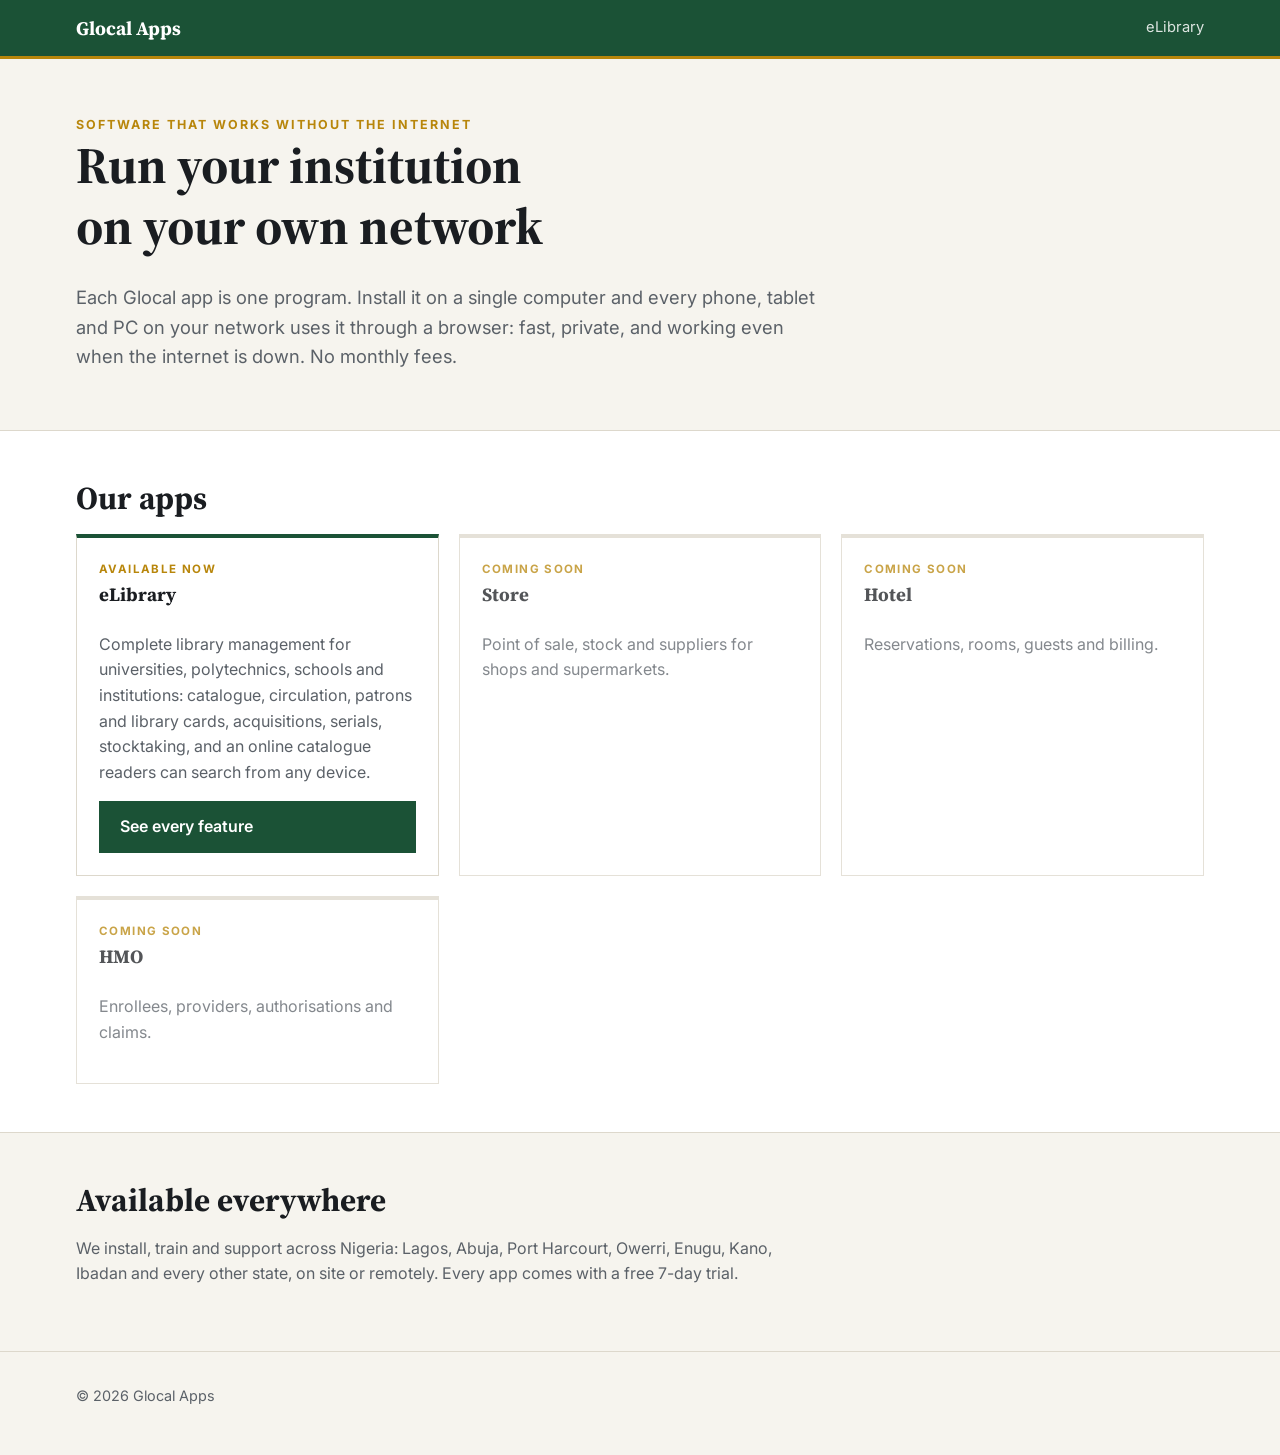
==== index.html @ b90d1fcf "Glocal Apps website: home page and eLibrary Co-Authored-By: Claude Opus 5.5 <noreply@anthropic.com>" ====
<!doctype html>
<html lang="en">
<head>
  <meta charset="utf-8">
  <meta name="viewport" content="width=device-width, initial-scale=1">
  <title>Glocal Apps</title>
  <meta name="description" content="Business software that runs on your own network, with no internet needed: eLibrary and more. Available across Nigeria.">
  <link rel="preconnect" href="https://fonts.googleapis.com">
  <link href="https://fonts.googleapis.com/css2?family=Inter:wght@400;600;700&family=Source+Serif+4:wght@600;700&display=swap" rel="stylesheet">
  <link rel="stylesheet" href="assets/site.css">
</head>
<body>
  <header class="bar">
    <div class="wrap">
      <a class="brand" href="./">Glocal Apps</a>
      <nav><a href="elibrary/">eLibrary</a></nav>
    </div>
  </header>

  <main>
    <section class="hero">
      <div class="wrap">
        <div class="eyebrow">Software that works without the internet</div>
        <h1>Run your institution on your own network</h1>
        <p class="lede">
          Each Glocal app is one program. Install it on a single computer and every phone, tablet and
          PC on your network uses it through a browser: fast, private, and working even when the
          internet is down. No monthly fees.
        </p>
      </div>
    </section>

    <section class="alt">
      <div class="wrap">
        <h2>Our apps</h2>
        <div class="apps">
          <article class="app">
            <span class="tag">Available now</span>
            <h3>eLibrary</h3>
            <p>Complete library management for universities, polytechnics, schools and institutions:
              catalogue, circulation, patrons and library cards, acquisitions, serials, stocktaking,
              and an online catalogue readers can search from any device.</p>
            <a class="btn" href="elibrary/">See every feature</a>
          </article>
          <article class="app soon">
            <span class="tag">Coming soon</span>
            <h3>Store</h3>
            <p>Point of sale, stock and suppliers for shops and supermarkets.</p>
          </article>
          <article class="app soon">
            <span class="tag">Coming soon</span>
            <h3>Hotel</h3>
            <p>Reservations, rooms, guests and billing.</p>
          </article>
          <article class="app soon">
            <span class="tag">Coming soon</span>
            <h3>HMO</h3>
            <p>Enrollees, providers, authorisations and claims.</p>
          </article>
        </div>
      </div>
    </section>

    <section>
      <div class="wrap">
        <h2>Available everywhere</h2>
        <p class="intro">
          We install, train and support across Nigeria: Lagos, Abuja, Port Harcourt, Owerri, Enugu,
          Kano, Ibadan and every other state, on site or remotely. Every app comes with a free
          7-day trial.
        </p>
      </div>
    </section>
  </main>

  <footer>
    <div class="wrap">© 2026 Glocal Apps</div>
  </footer>
</body>
</html>
---- assets/site.css ----
:root {
  --bg: #f6f4ee;
  --surface: #ffffff;
  --ink: #1a1d21;
  --muted: #5b6168;
  --line: #ddd8cc;
  --primary: #1b5236;
  --primary-ink: #ffffff;
  --accent: #b8860b;
  --radius: 0;
  --max: 1160px;
  color-scheme: light;
}
@media (prefers-color-scheme: dark) {
  :root {
    --bg: #121416;
    --surface: #1b1e21;
    --ink: #e8e6e1;
    --muted: #a3a8ae;
    --line: #2e3236;
    --primary: #3f8f63;
    --accent: #d8a93a;
    color-scheme: dark;
  }
}
* { box-sizing: border-box; }
html { scroll-behavior: smooth; }
body {
  margin: 0;
  background: var(--bg);
  color: var(--ink);
  font: 16px/1.6 "Inter", system-ui, -apple-system, "Segoe UI", sans-serif;
}
h1, h2, h3 { font-family: "Source Serif 4", Georgia, serif; line-height: 1.2; margin: 0 0 .5em; }
a { color: var(--primary); }
img { max-width: 100%; display: block; }
.wrap { max-width: var(--max); margin: 0 auto; padding: 0 16px; }

/* top bar */
.bar { background: var(--primary); color: var(--primary-ink); border-bottom: 3px solid var(--accent); }
.bar .wrap { display: flex; align-items: center; gap: 16px; min-height: 56px; }
.bar a { color: inherit; text-decoration: none; }
.brand { font-family: "Source Serif 4", Georgia, serif; font-weight: 700; font-size: 1.2rem; }
.bar nav { margin-left: auto; display: flex; gap: 18px; flex-wrap: wrap; font-size: .92rem; }
.bar nav a { opacity: .85; }
.bar nav a:hover { opacity: 1; text-decoration: underline; }

/* hero */
.hero { padding: 56px 0 40px; }
.eyebrow { color: var(--accent); font-weight: 700; letter-spacing: .16em; text-transform: uppercase; font-size: .78rem; }
.hero h1 { font-size: clamp(2rem, 5vw, 3.2rem); max-width: 18ch; }
.lede { font-size: 1.15rem; color: var(--muted); max-width: 62ch; }
.cta { display: flex; gap: 12px; flex-wrap: wrap; margin-top: 24px; }
.btn { display: inline-block; padding: 12px 20px; background: var(--primary); color: var(--primary-ink); text-decoration: none; font-weight: 600; border: 1px solid var(--primary); }
.btn.ghost { background: transparent; color: var(--primary); }
.hero-shot { margin-top: 36px; border: 1px solid var(--line); box-shadow: 0 18px 50px rgba(0,0,0,.12); }

/* facts */
.facts { display: grid; grid-template-columns: repeat(auto-fit, minmax(220px, 1fr)); gap: 0; border: 1px solid var(--line); background: var(--surface); }
.fact { padding: 20px; border-right: 1px solid var(--line); border-bottom: 1px solid var(--line); }
.fact b { display: block; font-family: "Source Serif 4", Georgia, serif; font-size: 1.1rem; margin-bottom: 4px; }
.fact span { color: var(--muted); font-size: .95rem; }

/* sections */
section { padding: 48px 0; }
section > .wrap > h2 { font-size: clamp(1.5rem, 3vw, 2rem); }
section > .wrap > p.intro { color: var(--muted); max-width: 70ch; margin-top: 0; }
.alt { background: var(--surface); border-top: 1px solid var(--line); border-bottom: 1px solid var(--line); }

/* feature list */
.features { display: grid; grid-template-columns: repeat(auto-fit, minmax(260px, 1fr)); gap: 16px; margin: 20px 0 28px; padding: 0; list-style: none; }
.features li { border-left: 3px solid var(--accent); padding: 4px 0 4px 14px; }
.features b { display: block; }
.features span { color: var(--muted); font-size: .95rem; }

/* screenshots */
.shots { display: grid; grid-template-columns: repeat(auto-fill, minmax(260px, 1fr)); gap: 20px; }
.shot { margin: 0; background: var(--surface); border: 1px solid var(--line); cursor: zoom-in; }
.shot .frame { aspect-ratio: 16 / 10; overflow: hidden; border-bottom: 1px solid var(--line); background: #e9e6de; }
.shot img { width: 100%; height: auto; object-fit: cover; object-position: top; }
.shot figcaption { padding: 10px 12px; font-size: .92rem; }
.shot figcaption b { display: block; }
.shot figcaption span { color: var(--muted); font-size: .86rem; }
.shot:focus-visible, .btn:focus-visible { outline: 3px solid var(--accent); outline-offset: 2px; }

/* app cards (home) */
.apps { display: grid; grid-template-columns: repeat(auto-fit, minmax(280px, 1fr)); gap: 20px; }
.app { background: var(--surface); border: 1px solid var(--line); border-top: 4px solid var(--primary); padding: 22px; display: flex; flex-direction: column; }
.app p { color: var(--muted); flex: 1; }
.app.soon { border-top-color: var(--line); opacity: .75; }
.tag { display: inline-block; font-size: .72rem; font-weight: 700; letter-spacing: .12em; text-transform: uppercase; color: var(--accent); margin-bottom: 6px; }

/* lightbox */
dialog { border: 0; padding: 0; max-width: min(1440px, 96vw); max-height: 94vh; background: var(--surface); color: var(--ink); }
dialog::backdrop { background: rgba(0,0,0,.75); }
dialog .lb-head { position: sticky; top: 0; display: flex; justify-content: space-between; align-items: center; gap: 12px; padding: 10px 14px; background: var(--surface); border-bottom: 1px solid var(--line); }
dialog button { font: inherit; padding: 6px 12px; border: 1px solid var(--line); background: var(--bg); color: var(--ink); cursor: pointer; }
dialog .lb-body { overflow: auto; max-height: calc(94vh - 52px); }

footer { padding: 32px 0 48px; color: var(--muted); font-size: .9rem; border-top: 1px solid var(--line); }

@media (max-width: 640px) {
  .hero { padding: 36px 0 24px; }
  .bar nav { display: none; }
}
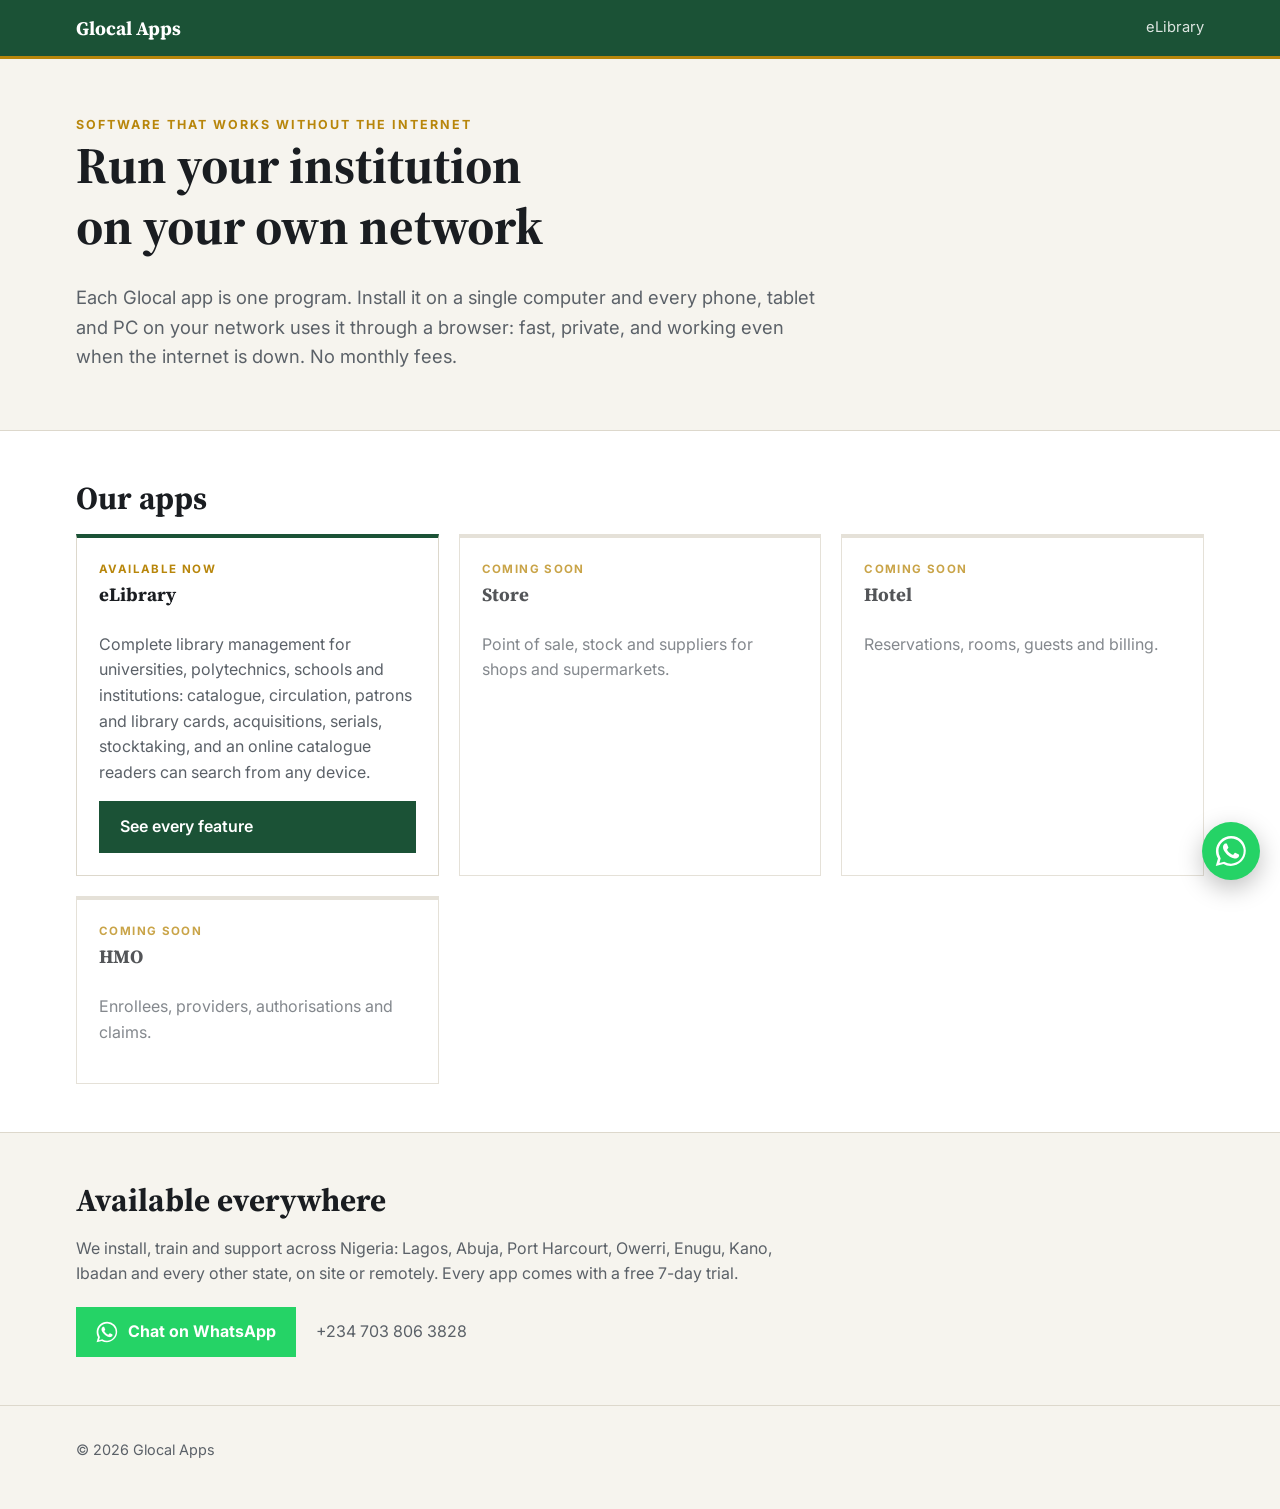
==== commit dd6a2cd1: "WhatsApp contact button on every page Co-Authored-By: Claude Opus 5.5 <noreply@anthropic.com>" ====
--- a/index.html
+++ b/index.html
@@ -69,9 +69,15 @@
           Kano, Ibadan and every other state, on site or remotely. Every app comes with a free
           7-day trial.
         </p>
+        <div class="contact">
+          <a class="wa" href="https://wa.me/2347038063828?text=Hello%2C%20I%20would%20like%20to%20know%20more%20about%20Glocal%20Apps." target="_blank" rel="noopener"><svg viewBox="0 0 24 24" fill="currentColor" aria-hidden="true"><path d="M17.47 14.38c-.3-.15-1.76-.87-2.03-.97-.27-.1-.47-.15-.67.15-.2.3-.77.97-.94 1.17-.17.2-.35.22-.64.07-.3-.15-1.26-.46-2.4-1.48-.89-.79-1.49-1.77-1.66-2.07-.17-.3-.02-.46.13-.61.13-.13.3-.35.45-.52.15-.17.2-.3.3-.5.1-.2.05-.37-.02-.52-.08-.15-.67-1.62-.92-2.22-.24-.58-.49-.5-.67-.51h-.57c-.2 0-.52.07-.79.37-.27.3-1.04 1.02-1.04 2.48s1.07 2.88 1.21 3.08c.15.2 2.1 3.2 5.08 4.49.71.31 1.26.49 1.69.63.71.22 1.36.19 1.87.12.57-.09 1.76-.72 2.01-1.41.25-.7.25-1.29.17-1.41-.07-.13-.27-.2-.57-.35zM12.05 21.5h-.01a9.4 9.4 0 0 1-4.8-1.32l-.34-.2-3.57.94.95-3.48-.22-.36a9.43 9.43 0 0 1-1.45-5.03c0-5.2 4.24-9.43 9.45-9.43 2.52 0 4.89.98 6.67 2.77a9.37 9.37 0 0 1 2.76 6.67c0 5.2-4.24 9.44-9.44 9.44zm8.03-17.47A11.29 11.29 0 0 0 12.05.7C5.8.7.7 5.78.7 12.04c0 2 .52 3.95 1.52 5.67L.6 23.3l5.73-1.5a11.3 11.3 0 0 0 5.42 1.38h.01c6.25 0 11.34-5.09 11.34-11.34 0-3.03-1.18-5.88-3.32-8.02z"/></svg> Chat on WhatsApp</a>
+          <span class="num">+234 703 806 3828</span>
+        </div>
       </div>
     </section>
   </main>
+
+  <a class="wa-float" href="https://wa.me/2347038063828?text=Hello%2C%20I%20would%20like%20to%20know%20more%20about%20Glocal%20Apps." target="_blank" rel="noopener" aria-label="Chat with us on WhatsApp" title="Chat with us on WhatsApp"><svg viewBox="0 0 24 24" fill="currentColor" aria-hidden="true"><path d="M17.47 14.38c-.3-.15-1.76-.87-2.03-.97-.27-.1-.47-.15-.67.15-.2.3-.77.97-.94 1.17-.17.2-.35.22-.64.07-.3-.15-1.26-.46-2.4-1.48-.89-.79-1.49-1.77-1.66-2.07-.17-.3-.02-.46.13-.61.13-.13.3-.35.45-.52.15-.17.2-.3.3-.5.1-.2.05-.37-.02-.52-.08-.15-.67-1.62-.92-2.22-.24-.58-.49-.5-.67-.51h-.57c-.2 0-.52.07-.79.37-.27.3-1.04 1.02-1.04 2.48s1.07 2.88 1.21 3.08c.15.2 2.1 3.2 5.08 4.49.71.31 1.26.49 1.69.63.71.22 1.36.19 1.87.12.57-.09 1.76-.72 2.01-1.41.25-.7.25-1.29.17-1.41-.07-.13-.27-.2-.57-.35zM12.05 21.5h-.01a9.4 9.4 0 0 1-4.8-1.32l-.34-.2-3.57.94.95-3.48-.22-.36a9.43 9.43 0 0 1-1.45-5.03c0-5.2 4.24-9.43 9.45-9.43 2.52 0 4.89.98 6.67 2.77a9.37 9.37 0 0 1 2.76 6.67c0 5.2-4.24 9.44-9.44 9.44zm8.03-17.47A11.29 11.29 0 0 0 12.05.7C5.8.7.7 5.78.7 12.04c0 2 .52 3.95 1.52 5.67L.6 23.3l5.73-1.5a11.3 11.3 0 0 0 5.42 1.38h.01c6.25 0 11.34-5.09 11.34-11.34 0-3.03-1.18-5.88-3.32-8.02z"/></svg></a>
 
   <footer>
     <div class="wrap">© 2026 Glocal Apps</div>
--- a/assets/site.css
+++ b/assets/site.css
@@ -33,7 +33,9 @@
 }
 h1, h2, h3 { font-family: "Source Serif 4", Georgia, serif; line-height: 1.2; margin: 0 0 .5em; }
 a { color: var(--primary); }
-img { max-width: 100%; display: block; }
+/* height: auto keeps the proportions when an image with width/height attributes is scaled
+   down to fit; without it the attribute height sticks and the picture is squashed. */
+img { max-width: 100%; height: auto; display: block; }
 .wrap { max-width: var(--max); margin: 0 auto; padding: 0 16px; }
 
 /* top bar */
@@ -53,7 +55,8 @@
 .cta { display: flex; gap: 12px; flex-wrap: wrap; margin-top: 24px; }
 .btn { display: inline-block; padding: 12px 20px; background: var(--primary); color: var(--primary-ink); text-decoration: none; font-weight: 600; border: 1px solid var(--primary); }
 .btn.ghost { background: transparent; color: var(--primary); }
-.hero-shot { margin-top: 36px; border: 1px solid var(--line); box-shadow: 0 18px 50px rgba(0,0,0,.12); }
+/* A full-page screenshot is very tall: show its top, cropped, never squeezed. */
+.hero-shot { margin-top: 36px; width: 100%; aspect-ratio: 16 / 10; object-fit: cover; object-position: top; border: 1px solid var(--line); box-shadow: 0 18px 50px rgba(0,0,0,.12); }
 
 /* facts */
 .facts { display: grid; grid-template-columns: repeat(auto-fit, minmax(220px, 1fr)); gap: 0; border: 1px solid var(--line); background: var(--surface); }
@@ -97,6 +100,17 @@
 dialog button { font: inherit; padding: 6px 12px; border: 1px solid var(--line); background: var(--bg); color: var(--ink); cursor: pointer; }
 dialog .lb-body { overflow: auto; max-height: calc(94vh - 52px); }
 
+/* WhatsApp: a button in the page, and one that stays in the corner */
+.wa { display: inline-flex; align-items: center; gap: 10px; padding: 12px 20px; background: #25d366; color: #fff; font-weight: 700; text-decoration: none; border: 0; }
+.wa:hover { background: #1ebe5a; }
+.wa svg { width: 22px; height: 22px; flex: none; }
+.wa-float { position: fixed; right: 20px; bottom: 20px; z-index: 50; width: 58px; height: 58px; border-radius: 50%; display: grid; place-items: center; background: #25d366; color: #fff; box-shadow: 0 8px 24px rgba(0,0,0,.25); }
+.wa-float:hover { background: #1ebe5a; }
+.wa-float svg { width: 32px; height: 32px; }
+.wa:focus-visible, .wa-float:focus-visible { outline: 3px solid var(--accent); outline-offset: 3px; }
+.contact { margin-top: 20px; display: flex; flex-wrap: wrap; align-items: center; gap: 12px 20px; }
+.contact .num { color: var(--muted); }
+
 footer { padding: 32px 0 48px; color: var(--muted); font-size: .9rem; border-top: 1px solid var(--line); }
 
 @media (max-width: 640px) {
